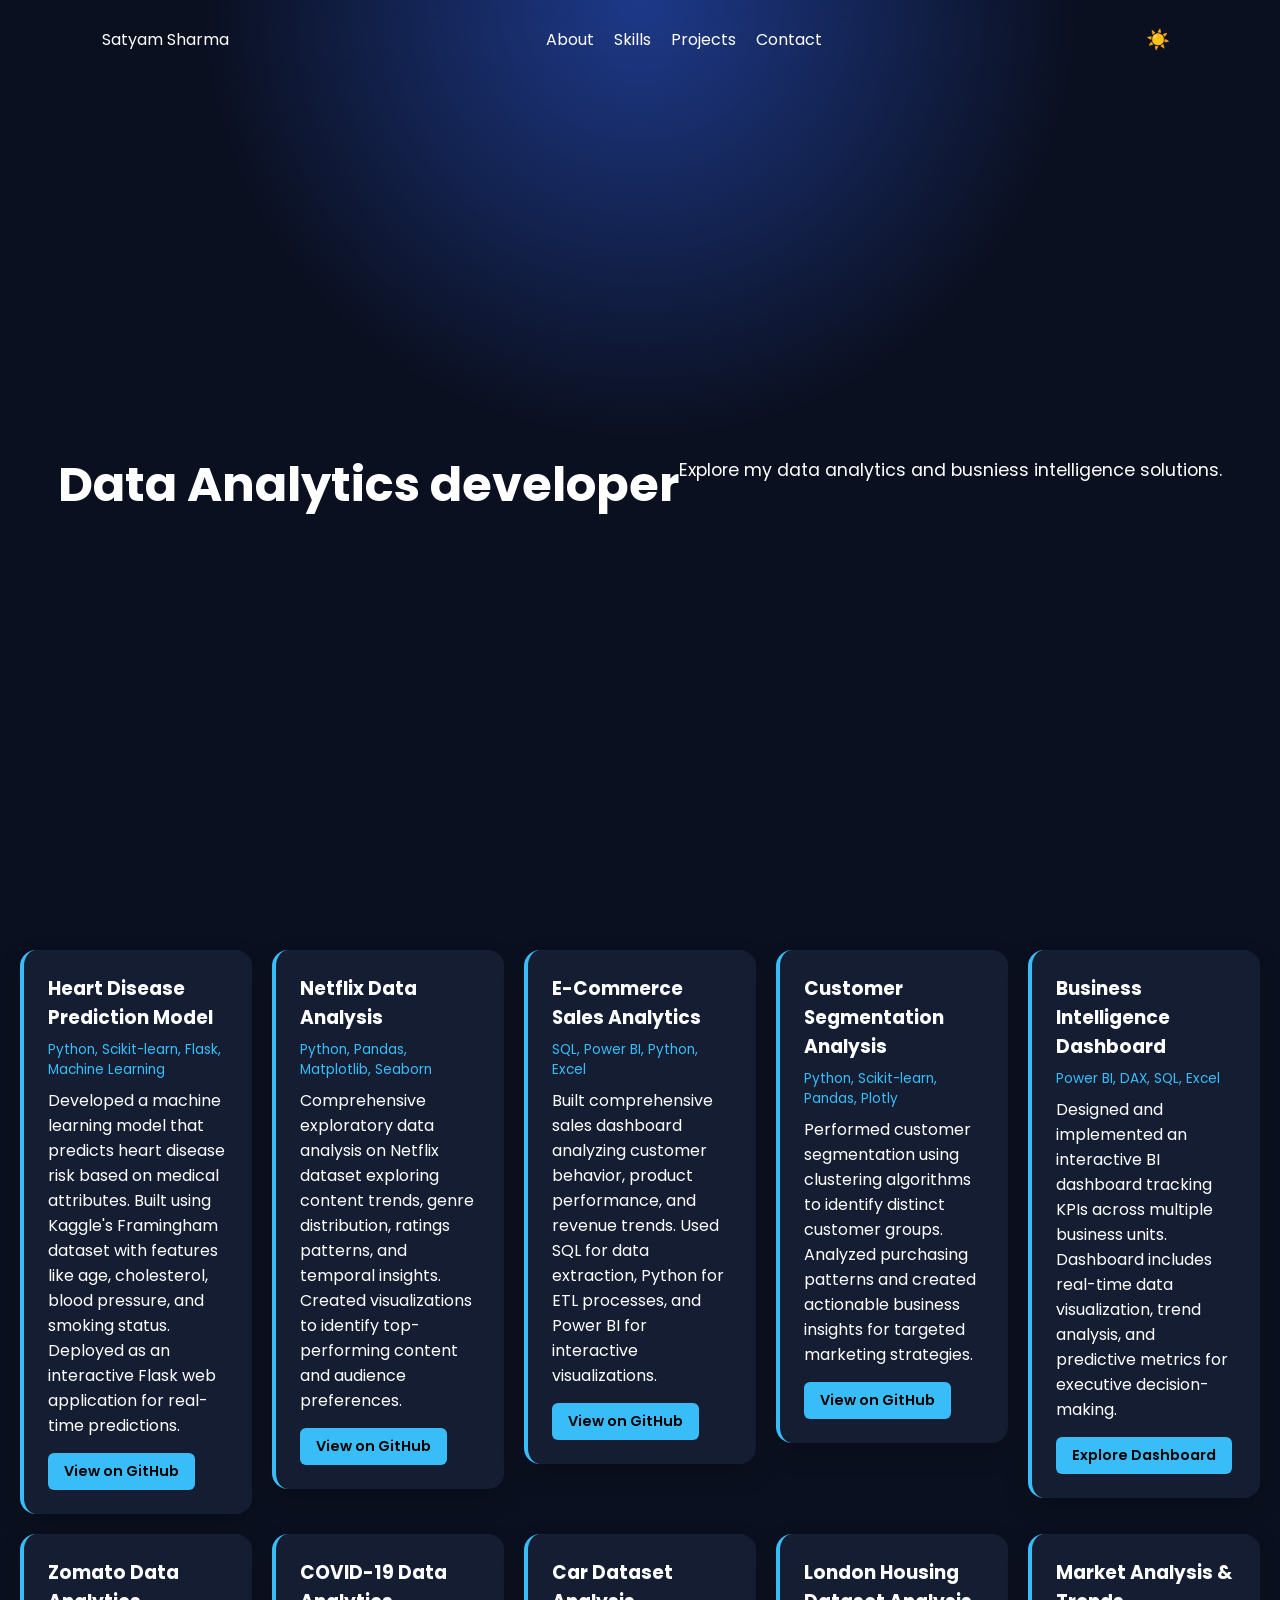
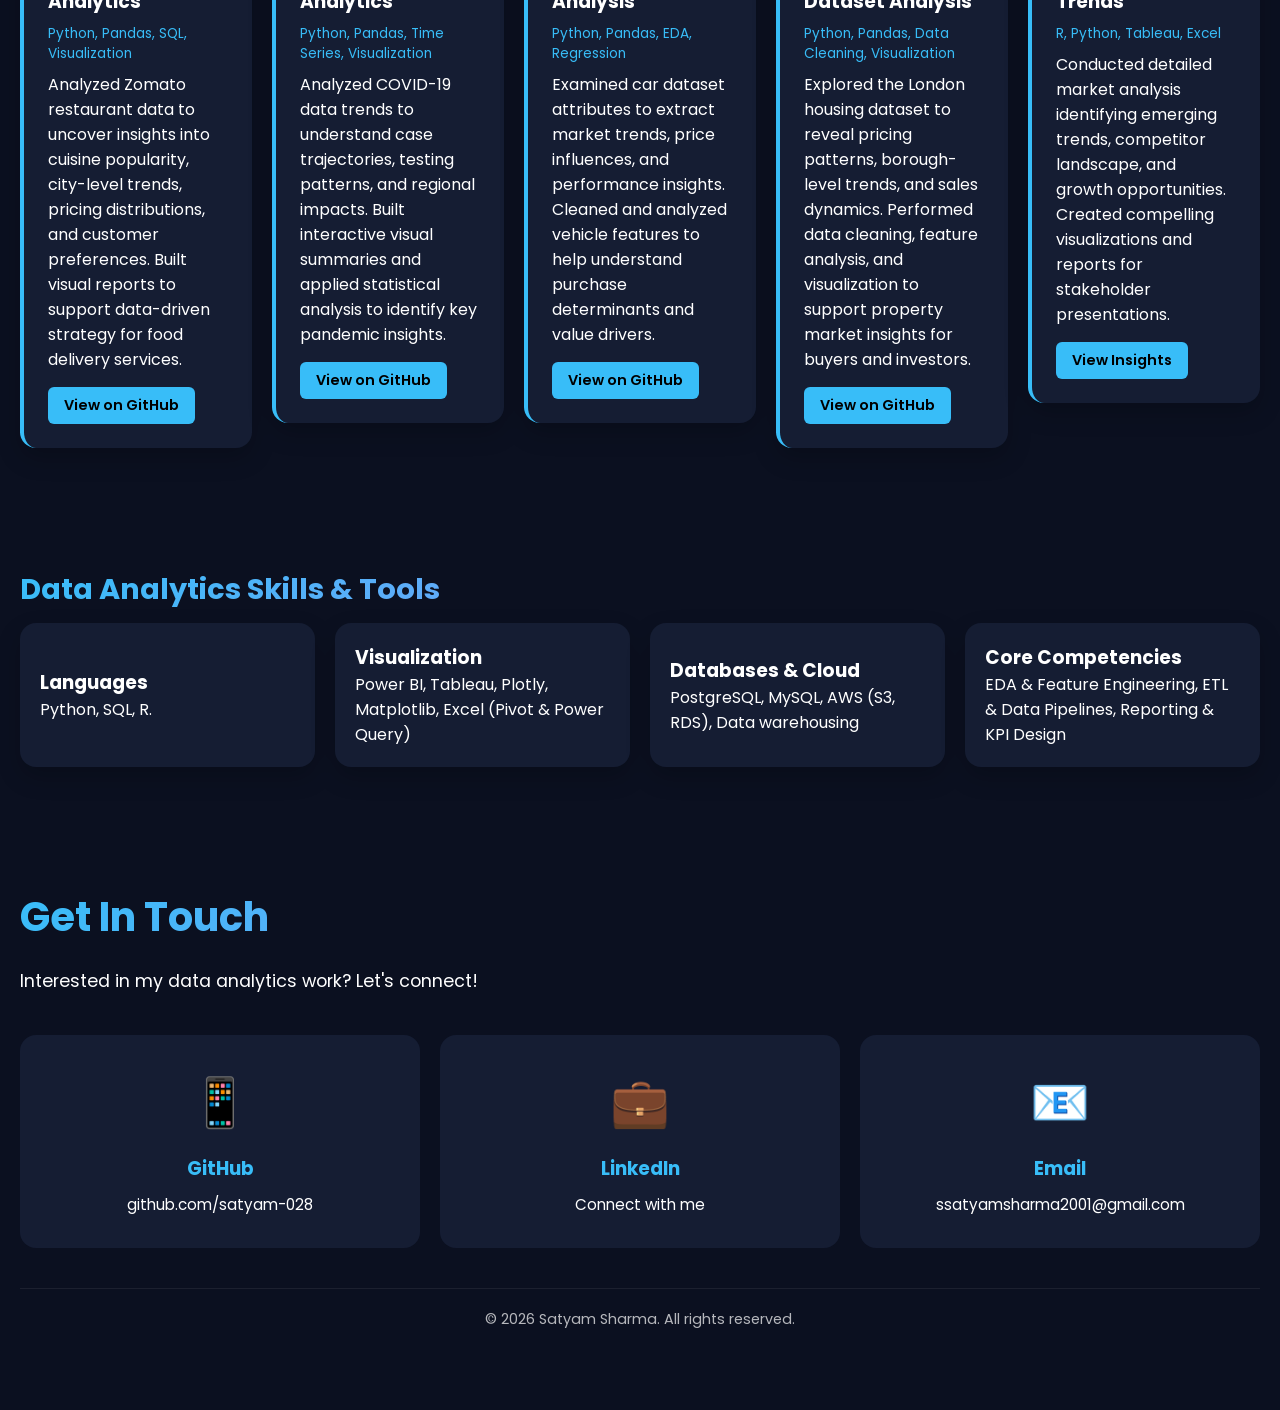
==== data-analytics.html @ 6e8f42d2 "update" ====
<!DOCTYPE html>
<html lang="en">
<head>
<meta charset="UTF-8">
<meta name="viewport" content="width=device-width, initial-scale=1.0">
<title>Data Analytics | Satyam Sharma</title>
<link rel="stylesheet" href="style.css">
<link rel="preconnect" href="https://fonts.googleapis.com">
<link href="https://fonts.googleapis.com/css2?family=Poppins:wght@300;400;600;700&display=swap" rel="stylesheet">
</head>
<body>
<div class="bg"></div>

<nav>
  <div class="logo"><a href="index.html" style="text-decoration: none; color: inherit;">Satyam Sharma</a></div>
  <ul>
    <li><a href="index.html#about">About</a></li>
    <li><a href="index.html#skills">Skills</a></li>
    <li><a href="index.html#projects">Projects</a></li>
    <li><a href="index.html#contact">Contact</a></li>
  </ul>
  <button id="themeToggle">☀️</button>
</nav>

<section class="hero" style="padding: 40px 20px;">
  <h1>Data Analytics developer</h1>
  <p style="font-size: 1.1rem; color: var(--text_secondary); margin-bottom: 30px;">Explore my data analytics and busniess intelligence solutions.</p>
</section>

<section id="analytics-projects" style="padding: 60px 20px;">
  <div class="grid">
    <div class="card project-card">
      <h3>Heart Disease Prediction Model</h3>
      <p class="tech">Python, Scikit-learn, Flask, Machine Learning</p>
      <p>Developed a machine learning model that predicts heart disease risk based on medical attributes. Built using Kaggle's Framingham dataset with features like age, cholesterol, blood pressure, and smoking status. Deployed as an interactive Flask web application for real-time predictions.</p>
      <div class="project-links">
        <a href="https://github.com/satyam-028/heart-disease" class="link-btn" target="_blank">View on GitHub</a>
      </div>
    </div>

    <div class="card project-card">
      <h3>Netflix Data Analysis</h3>
      <p class="tech">Python, Pandas, Matplotlib, Seaborn</p>
      <p>Comprehensive exploratory data analysis on Netflix dataset exploring content trends, genre distribution, ratings patterns, and temporal insights. Created visualizations to identify top-performing content and audience preferences.</p>
      <div class="project-links">
        <a href="https://github.com/satyam-028/Netflix-movie-clean-data" class="link-btn" target="_blank" rel="noopener noreferrer">View on GitHub</a>
      </div>
    </div>

    <div class="card project-card">
      <h3>E-Commerce Sales Analytics</h3>
      <p class="tech">SQL, Power BI, Python, Excel</p>
      <p>Built comprehensive sales dashboard analyzing customer behavior, product performance, and revenue trends. Used SQL for data extraction, Python for ETL processes, and Power BI for interactive visualizations.</p>
      <div class="project-links">
        <a href="https://github.com/satyam-028/E-commerce" class="link-btn" target="_blank" rel="noopener noreferrer">View on GitHub</a>
      </div>
    </div>

    <div class="card project-card">
      <h3>Customer Segmentation Analysis</h3>
      <p class="tech">Python, Scikit-learn, Pandas, Plotly</p>
      <p>Performed customer segmentation using clustering algorithms to identify distinct customer groups. Analyzed purchasing patterns and created actionable business insights for targeted marketing strategies.</p>
      <div class="project-links">
        <a href="#" class="link-btn">View on GitHub</a>
      </div>
    </div>

    <div class="card project-card">
      <h3>Business Intelligence Dashboard</h3>
      <p class="tech">Power BI, DAX, SQL, Excel</p>
      <p>Designed and implemented an interactive BI dashboard tracking KPIs across multiple business units. Dashboard includes real-time data visualization, trend analysis, and predictive metrics for executive decision-making.</p>
      <div class="project-links">
        <a href="#" class="link-btn">Explore Dashboard</a>
      </div>
    </div>

    <div class="card project-card">
      <h3>Zomato Data Analytics</h3>
      <p class="tech">Python, Pandas, SQL, Visualization</p>
      <p>Analyzed Zomato restaurant data to uncover insights into cuisine popularity, city-level trends, pricing distributions, and customer preferences. Built visual reports to support data-driven strategy for food delivery services.</p>
      <div class="project-links">
        <a href="https://github.com/satyam-028/zomato-project" class="link-btn" target="_blank" rel="noopener noreferrer">View on GitHub</a>
      </div>
    </div>

    <div class="card project-card">
      <h3>COVID-19 Data Analytics</h3>
      <p class="tech">Python, Pandas, Time Series, Visualization</p>
      <p>Analyzed COVID-19 data trends to understand case trajectories, testing patterns, and regional impacts. Built interactive visual summaries and applied statistical analysis to identify key pandemic insights.</p>
      <div class="project-links">
        <a href="https://github.com/satyam-028/COVID-19-Analysis" class="link-btn" target="_blank" rel="noopener noreferrer">View on GitHub</a>
      </div>
    </div>

    <div class="card project-card">
      <h3>Car Dataset Analysis</h3>
      <p class="tech">Python, Pandas, EDA, Regression</p>
      <p>Examined car dataset attributes to extract market trends, price influences, and performance insights. Cleaned and analyzed vehicle features to help understand purchase determinants and value drivers.</p>
      <div class="project-links">
        <a href="https://github.com/satyam-028/Car-Dataset-Analysis" class="link-btn" target="_blank" rel="noopener noreferrer">View on GitHub</a>
      </div>
    </div>

    <div class="card project-card">
      <h3>London Housing Dataset Analysis</h3>
      <p class="tech">Python, Pandas, Data Cleaning, Visualization</p>
      <p>Explored the London housing dataset to reveal pricing patterns, borough-level trends, and sales dynamics. Performed data cleaning, feature analysis, and visualization to support property market insights for buyers and investors.</p>
      <div class="project-links">
        <a href="https://github.com/satyam-028/Londan-Housing-Dataset" class="link-btn" target="_blank" rel="noopener noreferrer">View on GitHub</a>
      </div>
    </div>

    <div class="card project-card">
      <h3>Market Analysis & Trends</h3>
      <p class="tech">R, Python, Tableau, Excel</p>
      <p>Conducted detailed market analysis identifying emerging trends, competitor landscape, and growth opportunities. Created compelling visualizations and reports for stakeholder presentations.</p>
      <div class="project-links">
        <a href="#" class="link-btn">View Insights</a>
      </div>
    </div>
  </div>
</section>

<section id="skills-detail" style="padding: 60px 20px; background: var(--bg-secondary);">
  <h2>Data Analytics Skills & Tools</h2>
  <div class="grid skills-grid">
    <div class="card">
      <h3>Languages</h3>
      <p>Python, SQL, R.</p>
    </div>

    <div class="card">
      <h3>Visualization</h3>
      <p>Power BI, Tableau, Plotly, Matplotlib, Excel (Pivot & Power Query)</p>
    </div>

    <div class="card">
      <h3>Databases & Cloud</h3>
      <p>PostgreSQL, MySQL, AWS (S3, RDS), Data warehousing</p>
    </div>

    <div class="card">
      <h3>Core Competencies</h3>
      <p>EDA & Feature Engineering, ETL & Data Pipelines, Reporting & KPI Design</p>
    </div>
  </div>
</section>

<section id="contact" style="padding: 60px 20px;">
<h2>Get In Touch</h2>
<p class="contact-intro">Interested in my data analytics work? Let's connect!</p>
<div class="contact-grid">
  <a href="https://github.com/satyam-028" class="contact-card" target="_blank">
    <span class="icon">📱</span>
    <h3>GitHub</h3>
    <p>github.com/satyam-028</p>
  </a>
  <a href="https://www.linkedin.com/in/satyam-sharma-7288762b9" class="contact-card" target="_blank" rel="noopener noreferrer">
    <span class="icon">💼</span>
    <h3>LinkedIn</h3>
    <p>Connect with me</p>
  </a>
  <a href="mailto:ssatyamsharma2001@gmail.com" class="contact-card">
    <span class="icon">📧</span>
    <h3>Email</h3>
    <p>ssatyamsharma2001@gmail.com</p>
  </a>
</div>
<footer>
  <p>&copy; 2026 Satyam Sharma. All rights reserved.</p>
</footer>
</section>

<script src="script.js"></script>
</body>
</html>
---- style.css ----
:root{
--bg:#0b1020;
--card:#151d33;
--text:#ffffff;
--accent:#38bdf8;
}
.light{
--bg:#f5f7fb;
--card:#ffffff;
--text:#111827;
}
*{margin:0;padding:0;box-sizing:border-box}
body{
font-family:Poppins,sans-serif;
background:var(--bg);
color:var(--text);
transition:.3s;
padding-top:80px;
}
.bg{
position:fixed;inset:0;
background:radial-gradient(circle at top,#1e3a8a,transparent 40%);
z-index:-1;
}
nav{
display:flex;justify-content:space-between;align-items:center;
padding:20px 8%;
backdrop-filter:blur(10px);
position:fixed;top:0;width:100%;z-index:1000;
}
ul{display:flex;gap:20px;list-style:none}
a{text-decoration:none;color:var(--text)}
.hero{
min-height:90vh;
display:flex;
justify-content:center;
align-items:center;
padding:20px;
}
.hero-content{
display:flex;
align-items:center;
gap:40px;
max-width:1200px;
width:100%;
}
.hero-text{
flex:1;
text-align:left;
}
.hero-image{
flex:1;
display:flex;
justify-content:center;
}
.hero-image img{
width:100%;
max-width:350px;
height:auto;
border-radius:20px;
box-shadow:0 20px 60px rgba(56,189,248,0.3);
border:3px solid var(--accent);
transition:.3s;
object-fit:cover;
}
.profile-photo{
  width:100%;
  max-width:350px;
  height:auto;
  border-radius:20px;
  box-shadow:0 20px 60px rgba(56,189,248,0.3);
  border:3px solid var(--accent);
  transition:.3s;
  object-fit:cover;
}
.hero-image img:hover,.profile-photo:hover{
transform:scale(1.05);
box-shadow:0 30px 80px rgba(56,189,248,0.5);
}

/* Animated character and speech bubble */
.hero-anim{
  display:flex;
  align-items:center;
  justify-content:center;
  gap:12px;
  margin-bottom:12px;
  position:relative;
}
.boy-svg{flex:0 0 140px; z-index:1}
.arm{transform-box:fill-box; transform-origin:center;}
.arm.left-arm{transform-origin:20px 6px}
.arm.right-arm{transform-origin:0 6px}
.arm.left-arm path, .arm.right-arm path{animation:wave 1.6s ease-in-out infinite}
.keyframes-wave-placeholder {}
@keyframes wave{
  0%{transform:rotate(0deg)}
  25%{transform:rotate(-25deg)}
  50%{transform:rotate(8deg)}
  75%{transform:rotate(-12deg)}
  100%{transform:rotate(0deg)}
}
.arm.left-arm path{animation-name:wave;}
.arm.right-arm path{animation-name:wave;animation-delay:0.2s}
.speech-bubble{
  background:linear-gradient(180deg, rgba(255,255,255,0.95), rgba(249,250,252,0.95));
  color:#0f172a;
  padding:10px 14px;
  border-radius:12px;
  box-shadow:0 6px 20px rgba(2,6,23,0.2);
  font-weight:600;
  font-size:0.95rem;
  max-width:260px;
  z-index:2;
}
.intro-text{display:inline-block}

@media(max-width:768px){
  .hero-anim{justify-content:center}
  .speech-bubble{position:static}
}
.hero h1{font-size:3rem}
.hero h2{color:var(--accent);margin:10px 0}
.btn{
background:var(--accent);
padding:12px 20px;
border-radius:10px;
color:black;
display:inline-block;
margin:10px;
font-weight:600;
transition:.3s;
}
.btn:hover{
  transform:scale(1.05);
  box-shadow:0 10px 30px rgba(56,189,248,0.4);
}
.skill-card .cta-btn{
  margin-top:auto;
  align-self:flex-start;
  padding:8px 12px;
  font-size:0.85rem;
  border-radius:8px;
  margin-bottom: 10px;
  display:inline-flex;
  align-items:center;
  gap:6px;
}
.skill-card .cta-btn .arrow{
  display:inline-block;
  animation: arrow-move 1.2s ease-in-out infinite;
}
@keyframes arrow-move{
  0%,100%{transform: translateX(0);} 
  50%{transform: translateX(4px);} 
}
.secondary{background:transparent;border:1px solid var(--accent);color:var(--text)}
.buttons{display:flex;justify-content:center;gap:15px;margin-top:30px;flex-wrap:wrap}
.grid{
display:grid;
grid-template-columns:repeat(auto-fit,minmax(220px,1fr));
grid-auto-rows:minmax(180px, auto);
gap:20px;
align-items:start;
}
.card{
background:var(--card);
padding:24px;
border-radius:16px;
transition:.3s;
box-shadow:0 10px 25px rgba(0,0,0,.2);
}
.card ul{
margin:0;
padding-left:18px;
line-height:1.8;
}
.card ul li{
margin-bottom:10px;
}
.card:hover{
transform:translateY(-10px);
}
.skill-card{
  display:flex;
  flex-direction:column;
  align-items:flex-start;
  gap:12px;
  min-height:320px;
  color:var(--text);
  position:relative;
  overflow:hidden;
}
.skill-card::before{
  content:'';
  position:absolute;
  inset:0;
  opacity:0.55;
  z-index:0;
  background-size:cover;
  background-position:center;
}
.skill-card h3,
.skill-card p{
  position:relative;
  z-index:1;
}
.skill-card h3{
  margin-top:0;
}
.skill-card p{
  font-size:0.95rem;
  line-height:1.5;
}
.cert-grid{display:grid;grid-template-columns:repeat(auto-fit,minmax(220px,1fr));gap:20px;margin-top:20px}
.cert-card{padding:18px;border-radius:12px;background:linear-gradient(180deg,rgba(255,255,255,0.03),rgba(255,255,255,0.01));border:1px solid rgba(255,255,255,0.04)}
.cert-card h3{margin:0 0 8px 0}
.cert-card .issuer{font-size:0.9rem;opacity:0.8}
.data-science-card::before{
  background-image:url('https://images.unsplash.com/photo-1517694712202-14dd9538aa97?auto=format&fit=crop&w=1000&q=80');
}
.data-analytics-card::before{
  background-image:url('https://images.unsplash.com/photo-1487058792275-0ad4aaf24ca7?auto=format&fit=crop&w=1000&q=80');
}
.backend-card::before{
  background-image:url('https://images.unsplash.com/photo-1498050108023-c5249f4df085?auto=format&fit=crop&w=1000&q=80');
}
h2{margin-bottom:20px;font-size:2.5rem;background:linear-gradient(135deg,var(--accent),#a78bfa);-webkit-background-clip:text;-webkit-text-fill-color:transparent;background-clip:text}
#themeToggle{
background:none;border:none;font-size:1.2rem;cursor:pointer;transition:.3s;padding:8px;
}
#themeToggle:hover{transform:rotate(20deg)}

.tech{color:var(--accent);font-size:0.85rem;margin:8px 0}
.project-card{border-left:4px solid var(--accent)}
.project-links{display:flex;gap:10px;margin-top:15px}
.link-btn{
  background:var(--accent);
  color:black;
  padding:8px 16px;
  border-radius:6px;
  font-size:0.9rem;
  font-weight:600;
  transition:.3s;
  display:inline-block;
}
.link-btn:hover{transform:scale(1.05);opacity:0.9}

.contact-grid{
  display:grid;
  grid-template-columns:repeat(auto-fit,minmax(250px,1fr));
  gap:20px;
  margin:40px 0;
}
.contact-card{
  background:var(--card);
  padding:30px;
  border-radius:16px;
  text-align:center;
  transition:.3s;
  border:2px solid transparent;
  text-decoration:none;
  color:inherit;
}
.contact-card:hover{
  border-color:var(--accent);
  transform:translateY(-5px);
  box-shadow:0 15px 40px rgba(56,189,248,0.2);
}
.contact-card .icon{font-size:3rem;display:block;margin-bottom:15px}
.contact-card h3{margin:10px 0;color:var(--accent)}
.contact-card p{font-size:0.95rem}

.contact-intro{font-size:1.1rem;margin-bottom:20px;line-height:1.6}
footer{
  text-align:center;
  padding:20px;
  border-top:1px solid rgba(255,255,255,0.1);
  margin-top:40px;
  font-size:0.9rem;
  opacity:0.7;
}
/* Skills detail: equal-height boxed cards */
#skills-detail .grid{
  grid-template-columns:repeat(auto-fit,minmax(200px,1fr));
  grid-auto-rows:1fr;
  gap:20px;
  align-items:stretch;
}
#skills-detail .card{
  display:flex;
  flex-direction:column;
  justify-content:center;
  min-height:140px;
  padding:20px;
}
#skills-detail .card ul{margin:0;padding-left:18px;line-height:1.6}
#skills-detail h2{margin-bottom:12px;font-size:1.8rem}

section{padding:80px 10%;max-width:1400px;margin:0 auto}

@media(max-width:768px){
.hero h1{font-size:2rem}
.hero h2{font-size:1.2rem}
h2{font-size:1.8rem !important}
nav{padding:15px 5%}
section{padding:60px 5%}
.hero-content{flex-direction:column;gap:30px}
.hero-text{text-align:center}
.hero-image img{max-width:250px}
}
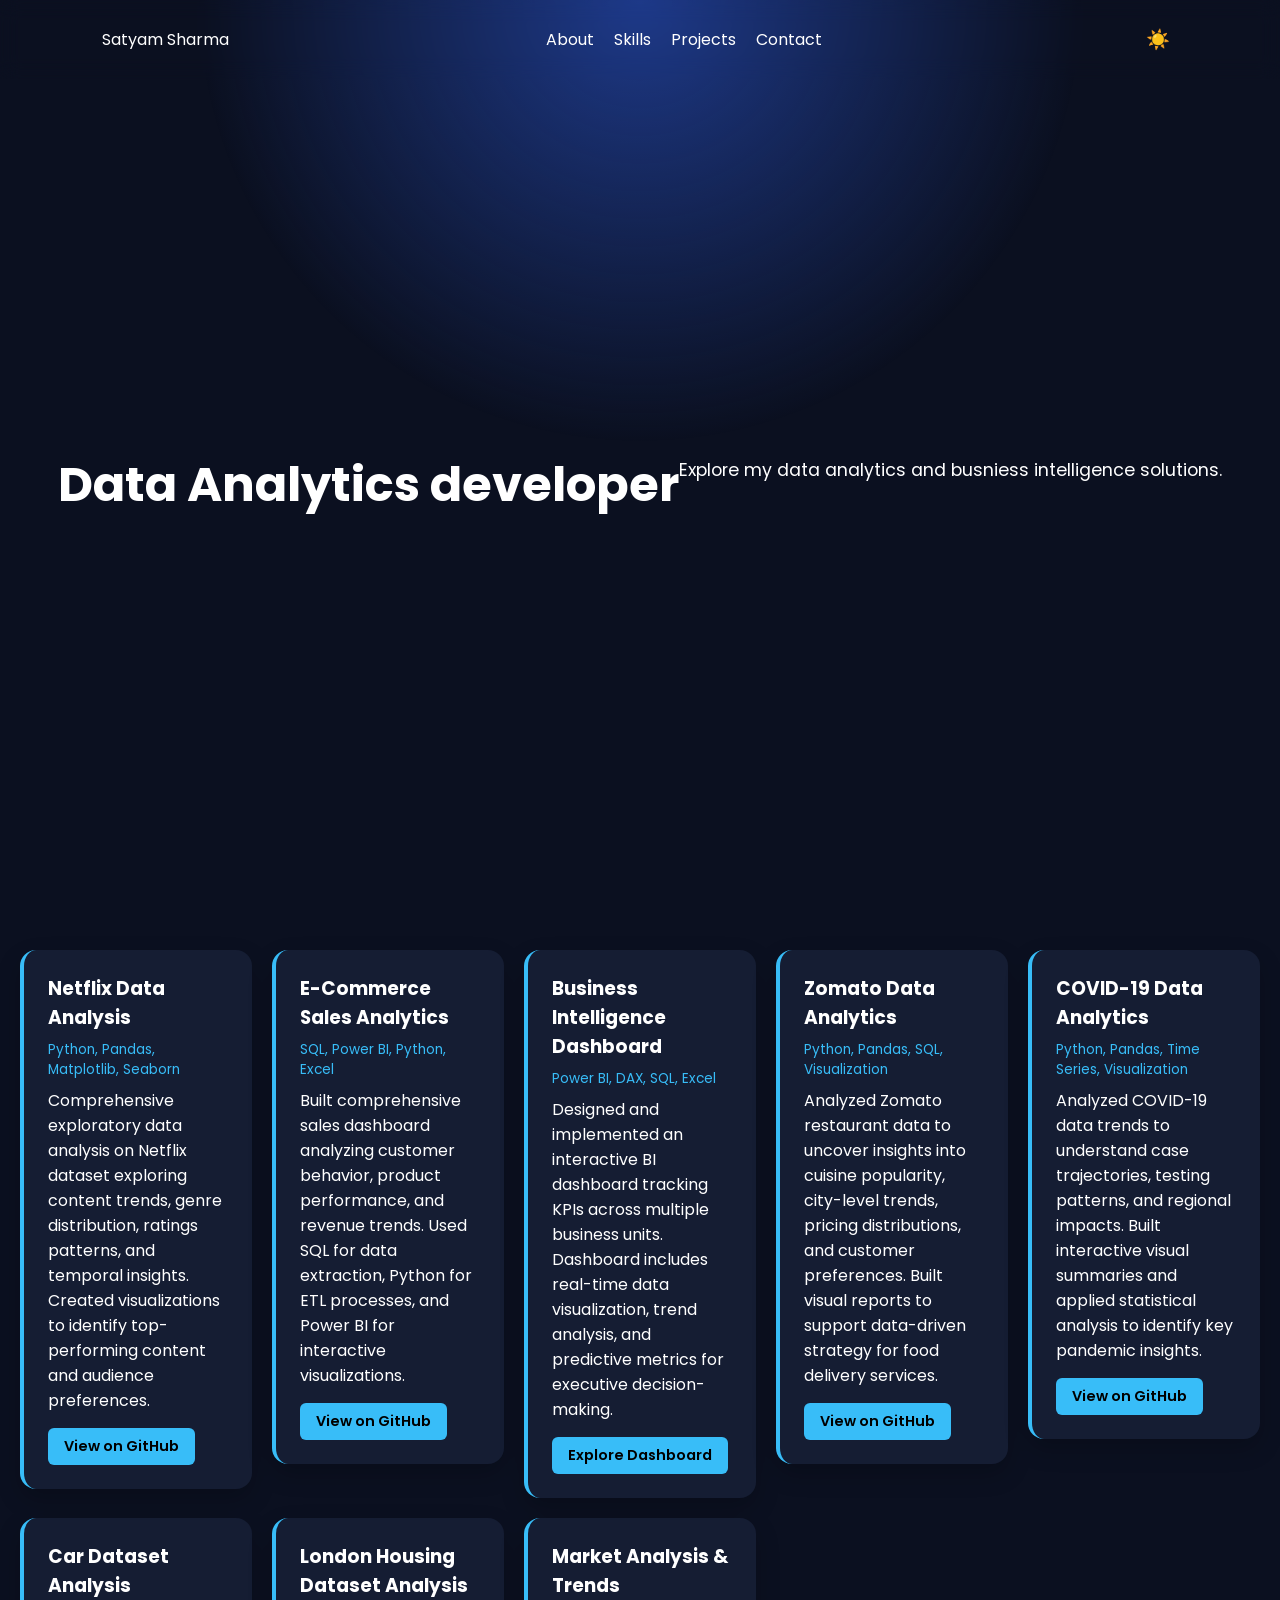
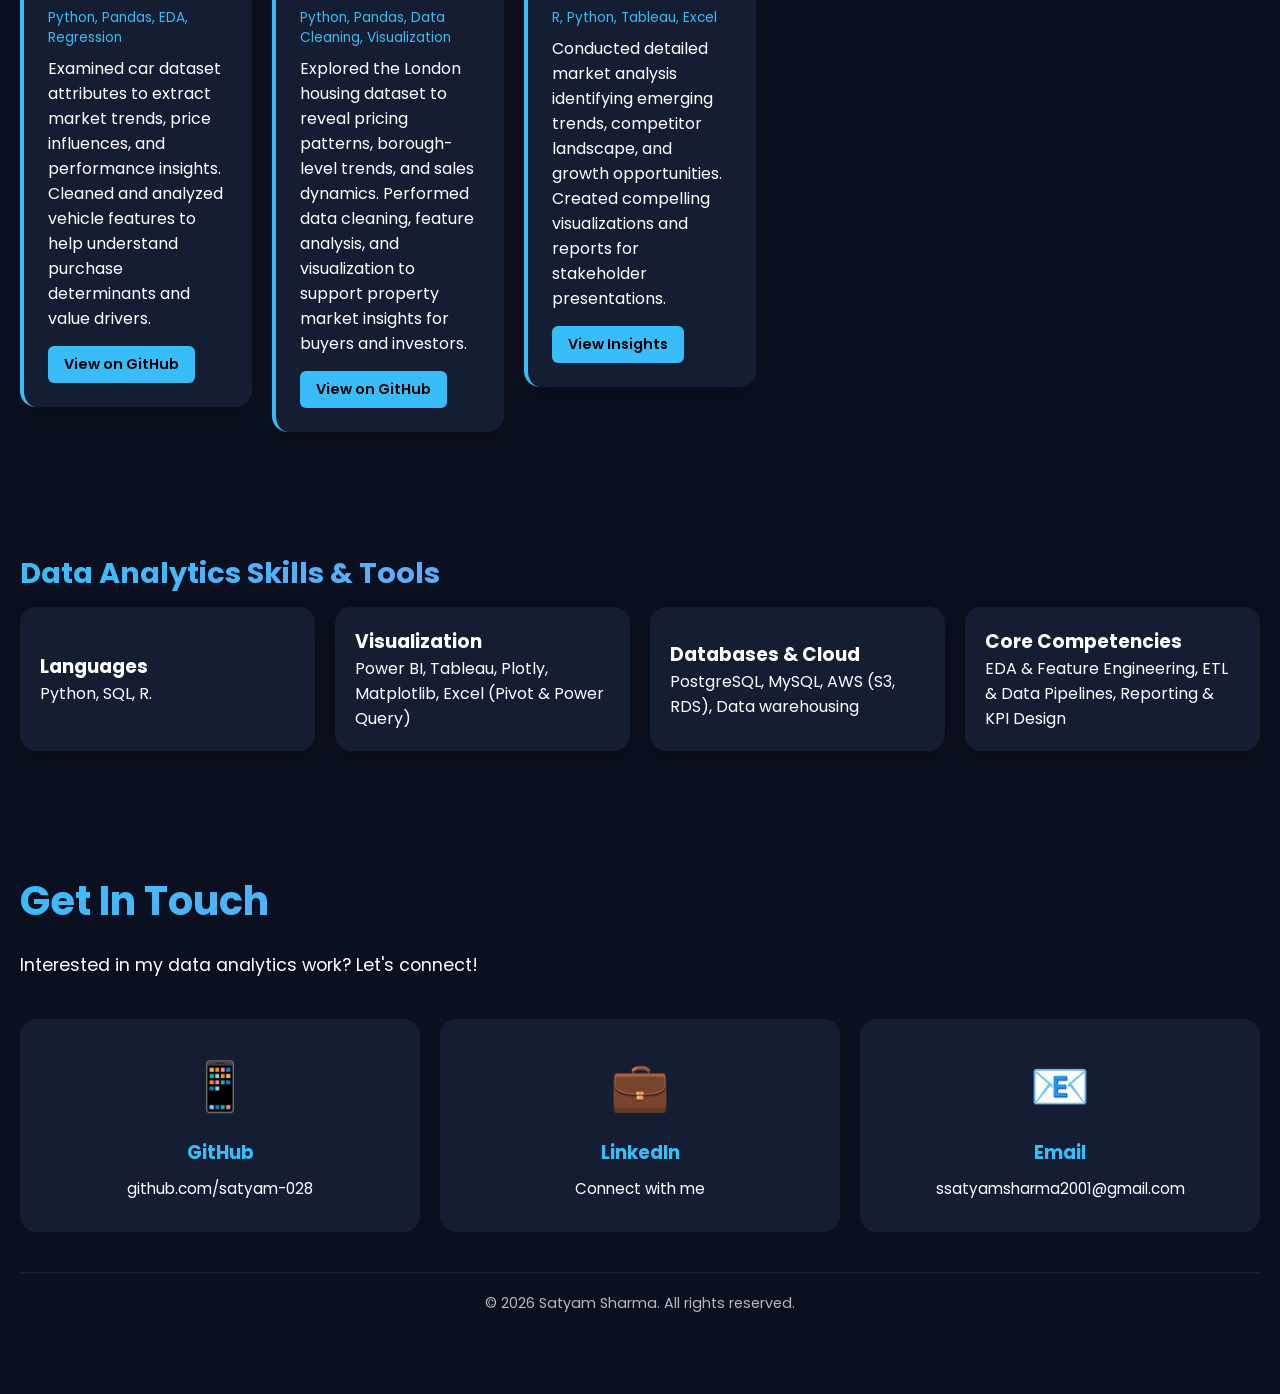
==== commit 128f7710: "Updated data analytics and data science pages" ====
--- a/data-analytics.html
+++ b/data-analytics.html
@@ -29,14 +29,14 @@
 
 <section id="analytics-projects" style="padding: 60px 20px;">
   <div class="grid">
-    <div class="card project-card">
+    <!-- <div class="card project-card">
       <h3>Heart Disease Prediction Model</h3>
       <p class="tech">Python, Scikit-learn, Flask, Machine Learning</p>
       <p>Developed a machine learning model that predicts heart disease risk based on medical attributes. Built using Kaggle's Framingham dataset with features like age, cholesterol, blood pressure, and smoking status. Deployed as an interactive Flask web application for real-time predictions.</p>
       <div class="project-links">
         <a href="https://github.com/satyam-028/heart-disease" class="link-btn" target="_blank">View on GitHub</a>
       </div>
-    </div>
+    </div> -->
 
     <div class="card project-card">
       <h3>Netflix Data Analysis</h3>
@@ -56,14 +56,14 @@
       </div>
     </div>
 
-    <div class="card project-card">
+    <!-- <div class="card project-card">
       <h3>Customer Segmentation Analysis</h3>
       <p class="tech">Python, Scikit-learn, Pandas, Plotly</p>
       <p>Performed customer segmentation using clustering algorithms to identify distinct customer groups. Analyzed purchasing patterns and created actionable business insights for targeted marketing strategies.</p>
       <div class="project-links">
         <a href="#" class="link-btn">View on GitHub</a>
       </div>
-    </div>
+    </div> -->
 
     <div class="card project-card">
       <h3>Business Intelligence Dashboard</h3>
